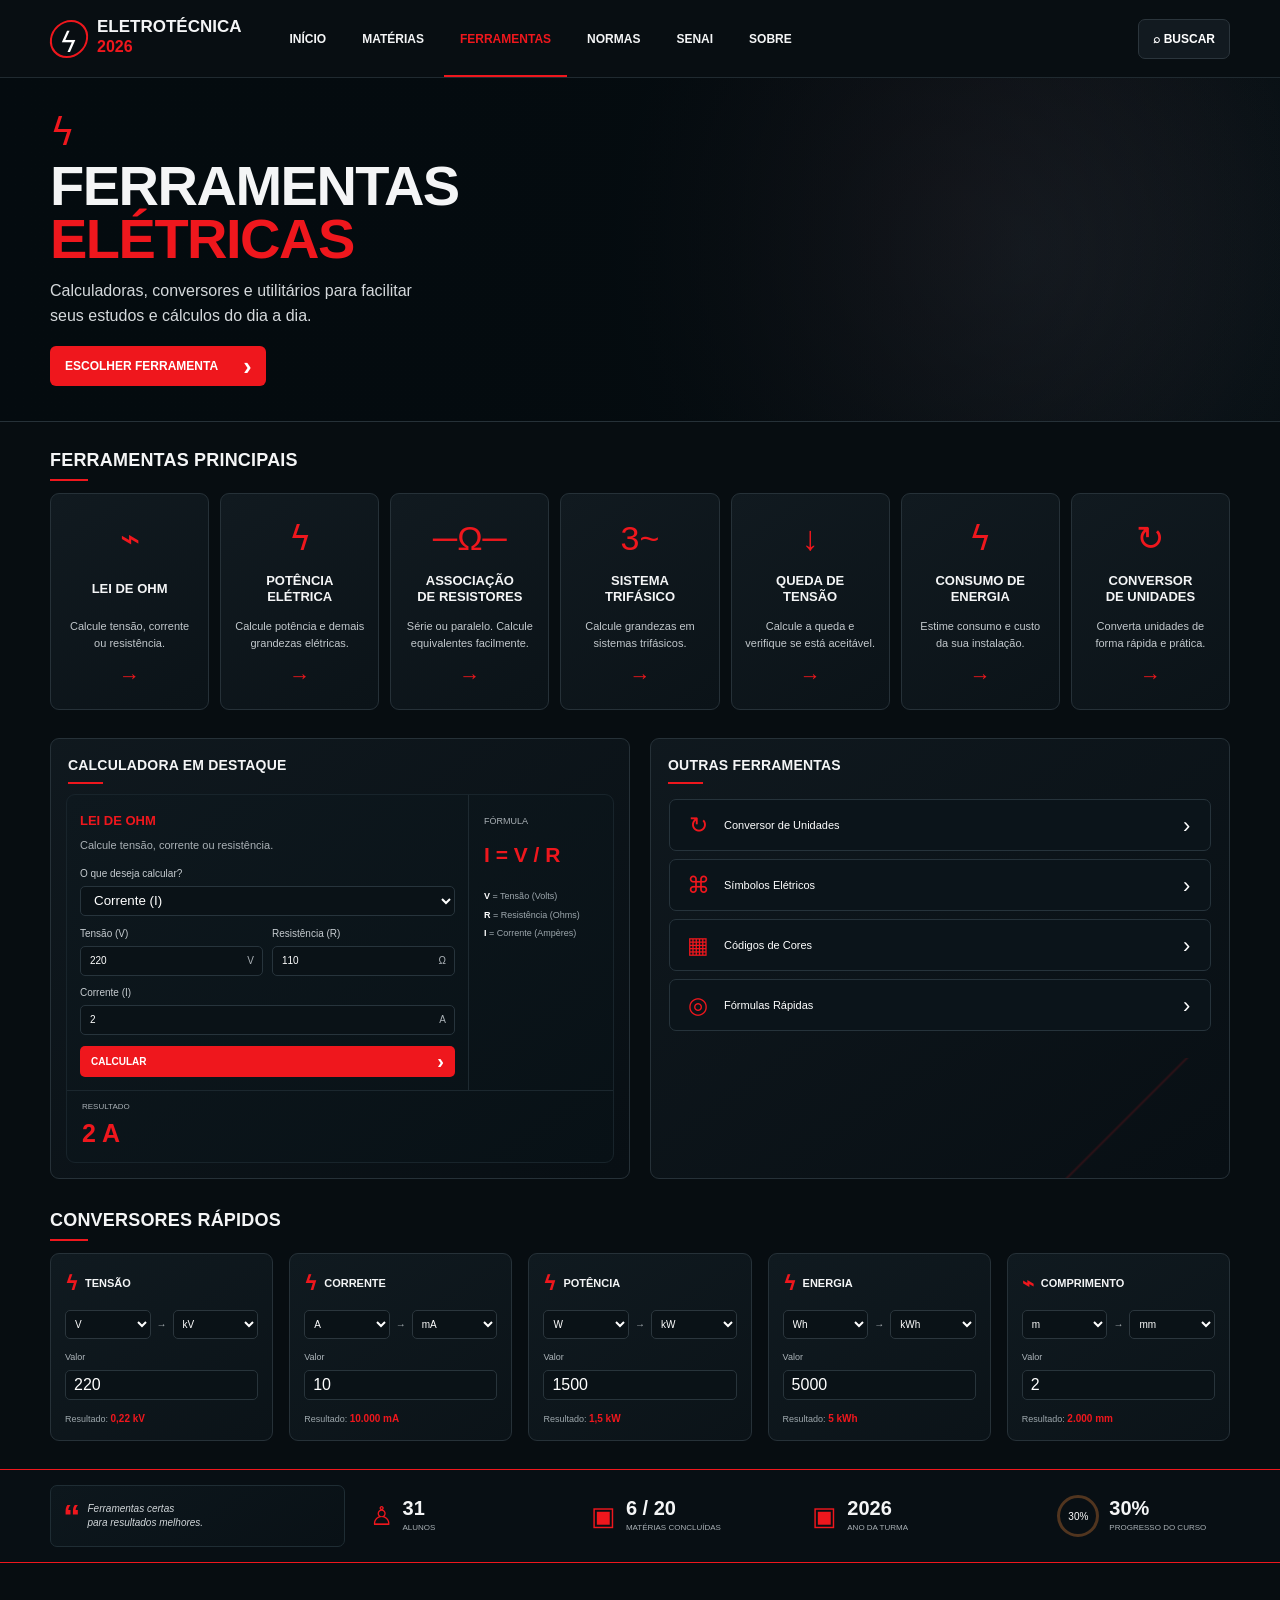
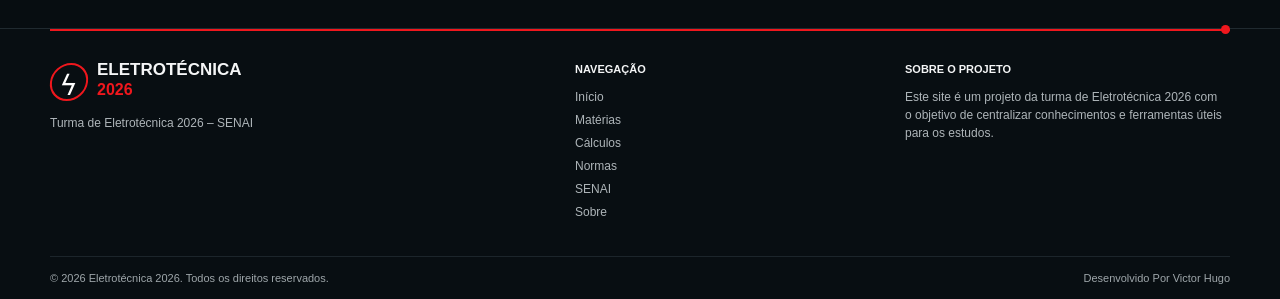
==== ferramentas.html @ b7e9f1fb "Base Base" ====
<!doctype html>
<html lang="pt-BR">
  <head>
    <meta charset="UTF-8" />
    <meta name="viewport" content="width=device-width, initial-scale=1.0" />

    <meta
      name="description"
      content="Ferramentas elétricas da turma de Eletrotécnica 2026. Calculadoras, conversores e utilitários para estudos."
    />

    <title>Ferramentas | Eletrotécnica 2026</title>

    <link
      rel="shortcut icon"
      href="assets/img/logotransparente.png"
      type="image/x-icon"
    />

    <link rel="stylesheet" href="assets/css/style.css" />

    <!-- JS -->
    <script src="js/ferramentas.js" defer></script>
  </head>

  <body>
    <!-- =====================================================
       HEADER
       ===================================================== -->

    <header class="header">
      <a class="brand" href="index.html">
        <span class="brand-mark">ϟ</span>

        <span>
          <strong>ELETROTÉCNICA</strong>
          <b>2026</b>
        </span>
      </a>

      <nav class="nav" aria-label="Navegação principal">
        <a href="index.html">INÍCIO</a>
        <a href="materias.html">MATÉRIAS</a>
        <a class="active" href="ferramentas.html">FERRAMENTAS</a>
        <a href="normas.html">NORMAS</a>
        <a href="senai.html">SENAI</a>
        <a href="sobre.html">SOBRE</a>
      </nav>

      <button class="search-btn" type="button" aria-label="Buscar">
        ⌕ <span>BUSCAR</span>
      </button>
    </header>

    <main>
      <!-- =====================================================
         HERO
         ===================================================== -->

      <section class="tools-hero">
        <div class="tools-hero-bg"></div>

        <div class="tools-hero-content">
          <div class="tools-bolt">ϟ</div>

          <h1>
            FERRAMENTAS<br />
            <span>ELÉTRICAS</span>
          </h1>

          <p>
            Calculadoras, conversores e utilitários para facilitar seus estudos
            e cálculos do dia a dia.
          </p>

          <a class="tools-primary-btn" href="#ferramentas-principais">
            ESCOLHER FERRAMENTA
            <span>›</span>
          </a>
        </div>
      </section>

      <!-- =====================================================
         FERRAMENTAS PRINCIPAIS
         ===================================================== -->

      <section class="section tools-section" id="ferramentas-principais">
        <div class="section-heading">
          <h2>FERRAMENTAS PRINCIPAIS</h2>
        </div>

        <div class="tools-main-grid">
          <button class="main-tool-card" data-tool="ohm">
            <span class="main-tool-icon">⌁</span>

            <strong>LEI DE OHM</strong>

            <p>Calcule tensão, corrente ou resistência.</p>

            <span class="main-tool-arrow">→</span>
          </button>

          <button class="main-tool-card" data-tool="power">
            <span class="main-tool-icon">ϟ</span>

            <strong>POTÊNCIA<br />ELÉTRICA</strong>

            <p>Calcule potência e demais grandezas elétricas.</p>

            <span class="main-tool-arrow">→</span>
          </button>

          <button class="main-tool-card" data-tool="resistors">
            <span class="main-tool-icon">─Ω─</span>

            <strong>ASSOCIAÇÃO<br />DE RESISTORES</strong>

            <p>Série ou paralelo. Calcule equivalentes facilmente.</p>

            <span class="main-tool-arrow">→</span>
          </button>

          <button class="main-tool-card" data-tool="three-phase">
            <span class="main-tool-icon">3~</span>

            <strong>SISTEMA<br />TRIFÁSICO</strong>

            <p>Calcule grandezas em sistemas trifásicos.</p>

            <span class="main-tool-arrow">→</span>
          </button>

          <button class="main-tool-card" data-tool="voltage-drop">
            <span class="main-tool-icon">↓</span>

            <strong>QUEDA DE<br />TENSÃO</strong>

            <p>Calcule a queda e verifique se está aceitável.</p>

            <span class="main-tool-arrow">→</span>
          </button>

          <button class="main-tool-card" data-tool="energy">
            <span class="main-tool-icon">ϟ</span>

            <strong>CONSUMO DE<br />ENERGIA</strong>

            <p>Estime consumo e custo da sua instalação.</p>

            <span class="main-tool-arrow">→</span>
          </button>

          <button class="main-tool-card" data-tool="units">
            <span class="main-tool-icon">↻</span>

            <strong>CONVERSOR<br />DE UNIDADES</strong>

            <p>Converta unidades de forma rápida e prática.</p>

            <span class="main-tool-arrow">→</span>
          </button>
        </div>
      </section>

      <!-- =====================================================
         CALCULADORA + OUTRAS FERRAMENTAS
         ===================================================== -->

      <section class="section tools-feature-grid">
        <!-- LEI DE OHM -->

        <div class="tools-panel ohm-panel" id="calculadora-ohm">
          <div class="tools-panel-title">
            <h2>CALCULADORA EM DESTAQUE</h2>
          </div>

          <div class="ohm-calculator">
            <div class="ohm-content">
              <span class="tool-label"> LEI DE OHM </span>

              <p class="tool-description">
                Calcule tensão, corrente ou resistência.
              </p>

              <label>
                O que deseja calcular?

                <select id="ohm-mode">
                  <option value="current">Corrente (I)</option>

                  <option value="voltage">Tensão (V)</option>

                  <option value="resistance">Resistência (R)</option>
                </select>
              </label>

              <div class="ohm-fields">
                <label>
                  Tensão (V)

                  <div class="input-unit">
                    <input
                      id="ohm-voltage"
                      type="number"
                      value="220"
                      min="0"
                      step="any"
                    />

                    <span>V</span>
                  </div>
                </label>

                <label>
                  Resistência (R)

                  <div class="input-unit">
                    <input
                      id="ohm-resistance"
                      type="number"
                      value="110"
                      min="0"
                      step="any"
                    />

                    <span>Ω</span>
                  </div>
                </label>

                <label>
                  Corrente (I)

                  <div class="input-unit">
                    <input
                      id="ohm-current"
                      type="number"
                      value="2"
                      min="0"
                      step="any"
                    />

                    <span>A</span>
                  </div>
                </label>
              </div>

              <button
                class="tools-calculate-btn"
                id="calculate-ohm"
                type="button"
              >
                CALCULAR
                <span>›</span>
              </button>
            </div>

            <div class="ohm-formula">
              <span>FÓRMULA</span>

              <strong id="ohm-formula"> I = V / R </strong>

              <div>
                <p><b>V</b> = Tensão (Volts)</p>
                <p><b>R</b> = Resistência (Ohms)</p>
                <p><b>I</b> = Corrente (Ampères)</p>
              </div>
            </div>

            <div class="ohm-result">
              <small>RESULTADO</small>

              <strong id="ohm-result"> 2 A </strong>
            </div>
          </div>
        </div>

        <!-- OUTRAS FERRAMENTAS -->

        <div class="tools-panel other-tools">
          <div class="tools-panel-title">
            <h2>OUTRAS FERRAMENTAS</h2>
          </div>

          <div class="other-tools-list">
            <button class="other-tool" data-tool="units">
              <span>↻</span>

              <strong> Conversor de Unidades </strong>

              <b>›</b>
            </button>

            <button class="other-tool" data-tool="symbols">
              <span>⌘</span>

              <strong> Símbolos Elétricos </strong>

              <b>›</b>
            </button>

            <button class="other-tool" data-tool="colors">
              <span>▦</span>

              <strong> Códigos de Cores </strong>

              <b>›</b>
            </button>

            <button class="other-tool" data-tool="formulas">
              <span>◎</span>

              <strong> Fórmulas Rápidas </strong>

              <b>›</b>
            </button>
          </div>
        </div>
      </section>

      <!-- =====================================================
         CONVERSORES
         ===================================================== -->

      <section class="section converters-section">
        <div class="section-heading">
          <h2>CONVERSORES RÁPIDOS</h2>
        </div>

        <div class="converter-grid">
          <!-- TENSÃO -->

          <article class="converter-card">
            <h3>
              <span>ϟ</span>
              TENSÃO
            </h3>

            <div class="converter-selects">
              <select data-from="voltage">
                <option value="V">V</option>
                <option value="kV">kV</option>
                <option value="mV">mV</option>
              </select>

              <span>→</span>

              <select data-to="voltage">
                <option value="kV">kV</option>
                <option value="V">V</option>
                <option value="mV">mV</option>
              </select>
            </div>

            <label>Valor</label>

            <input
              class="converter-input"
              type="number"
              value="220"
              data-type="voltage"
            />

            <p>
              Resultado:
              <strong data-result="voltage"> 0,22 kV </strong>
            </p>
          </article>

          <!-- CORRENTE -->

          <article class="converter-card">
            <h3>
              <span>ϟ</span>
              CORRENTE
            </h3>

            <div class="converter-selects">
              <select data-from="current">
                <option value="A">A</option>
                <option value="mA">mA</option>
                <option value="kA">kA</option>
              </select>

              <span>→</span>

              <select data-to="current">
                <option value="mA">mA</option>
                <option value="A">A</option>
                <option value="kA">kA</option>
              </select>
            </div>

            <label>Valor</label>

            <input
              class="converter-input"
              type="number"
              value="10"
              data-type="current"
            />

            <p>
              Resultado:
              <strong data-result="current"> 10.000 mA </strong>
            </p>
          </article>

          <!-- POTÊNCIA -->

          <article class="converter-card">
            <h3>
              <span>ϟ</span>
              POTÊNCIA
            </h3>

            <div class="converter-selects">
              <select data-from="power">
                <option value="W">W</option>
                <option value="kW">kW</option>
                <option value="MW">MW</option>
              </select>

              <span>→</span>

              <select data-to="power">
                <option value="kW">kW</option>
                <option value="W">W</option>
                <option value="MW">MW</option>
              </select>
            </div>

            <label>Valor</label>

            <input
              class="converter-input"
              type="number"
              value="1500"
              data-type="power"
            />

            <p>
              Resultado:
              <strong data-result="power"> 1,5 kW </strong>
            </p>
          </article>

          <!-- ENERGIA -->

          <article class="converter-card">
            <h3>
              <span>ϟ</span>
              ENERGIA
            </h3>

            <div class="converter-selects">
              <select data-from="energy">
                <option value="Wh">Wh</option>
                <option value="kWh">kWh</option>
                <option value="MWh">MWh</option>
              </select>

              <span>→</span>

              <select data-to="energy">
                <option value="kWh">kWh</option>
                <option value="Wh">Wh</option>
                <option value="MWh">MWh</option>
              </select>
            </div>

            <label>Valor</label>

            <input
              class="converter-input"
              type="number"
              value="5000"
              data-type="energy"
            />

            <p>
              Resultado:
              <strong data-result="energy"> 5 kWh </strong>
            </p>
          </article>

          <!-- COMPRIMENTO -->

          <article class="converter-card">
            <h3>
              <span>⌁</span>
              COMPRIMENTO
            </h3>

            <div class="converter-selects">
              <select data-from="length">
                <option value="m">m</option>
                <option value="cm">cm</option>
                <option value="mm">mm</option>
                <option value="km">km</option>
              </select>

              <span>→</span>

              <select data-to="length">
                <option value="mm">mm</option>
                <option value="m">m</option>
                <option value="cm">cm</option>
                <option value="km">km</option>
              </select>
            </div>

            <label>Valor</label>

            <input
              class="converter-input"
              type="number"
              value="2"
              data-type="length"
            />

            <p>
              Resultado:
              <strong data-result="length"> 2000 mm </strong>
            </p>
          </article>
        </div>
      </section>

      <!-- =====================================================
         STATUS DA TURMA
         ===================================================== -->

      <section class="tools-stats">
        <div class="tools-stats-inner">
          <div class="tools-quote">
            <span>“</span>
            <p>
              Ferramentas certas<br />
              para resultados melhores.
            </p>
          </div>

          <div class="stat">
            <span>♙</span>

            <div>
              <strong>31</strong>
              <small>ALUNOS</small>
            </div>
          </div>

          <div class="stat">
            <span>▣</span>

            <div>
              <strong>6 / 20</strong>
              <small>MATÉRIAS CONCLUÍDAS</small>
            </div>
          </div>

          <div class="stat">
            <span>▣</span>

            <div>
              <strong>2026</strong>
              <small>ANO DA TURMA</small>
            </div>
          </div>

          <div class="stat progress-stat">
            <div class="progress-circle">30%</div>

            <div>
              <strong>30%</strong>
              <small>PROGRESSO DO CURSO</small>
            </div>
          </div>
        </div>
      </section>
    </main>

  <footer class="footer" id="sobre">
    <div class="footer-line"></div>
    <div class="footer-grid">
      <div class="footer-brand"><div class="brand"><span class="brand-mark">ϟ</span><span><strong>ELETROTÉCNICA</strong><b>2026</b></span></div><p>Turma de Eletrotécnica 2026 – SENAI</p></div>
      <div><h3>NAVEGAÇÃO</h3><a href="index.html">Início</a><a href="materias.html">Matérias</a><a href="ferramentas.html">Cálculos</a><a href="normas.html">Normas</a><a href="senai.html">SENAI</a><a href="sobre.html">Sobre</a></div>
      <div id="senai"><h3>SOBRE O PROJETO</h3><p>Este site é um projeto da turma de Eletrotécnica 2026 com o objetivo de centralizar conhecimentos e ferramentas úteis para os estudos.</p></div>
    </div>
    <div class="footer-bottom"><a href="https://victoroliveiratec.github.io/Portifolio/" target="_blank"><span>© 2026 Eletrotécnica 2026. Todos os direitos reservados.</span><span>Desenvolvido Por Victor Hugo</a></span></div>
  </footer>
  </body>
</html>
---- assets/css/style.css ----
@import url("./variables.css");
@import url("./reset.css");
@import url("./config.css");
@import url("./header.css");
@import url("./hero.css");
@import url("./acesso-rapido.css");
@import url("./ferramentas.css");
@import url("./materiasdestaque.css");
@import url("./calculadora.css");
@import url("./consulta.css");
@import url("./footer.css");
@import url("./animations.css");
@import url("./responsive.css");
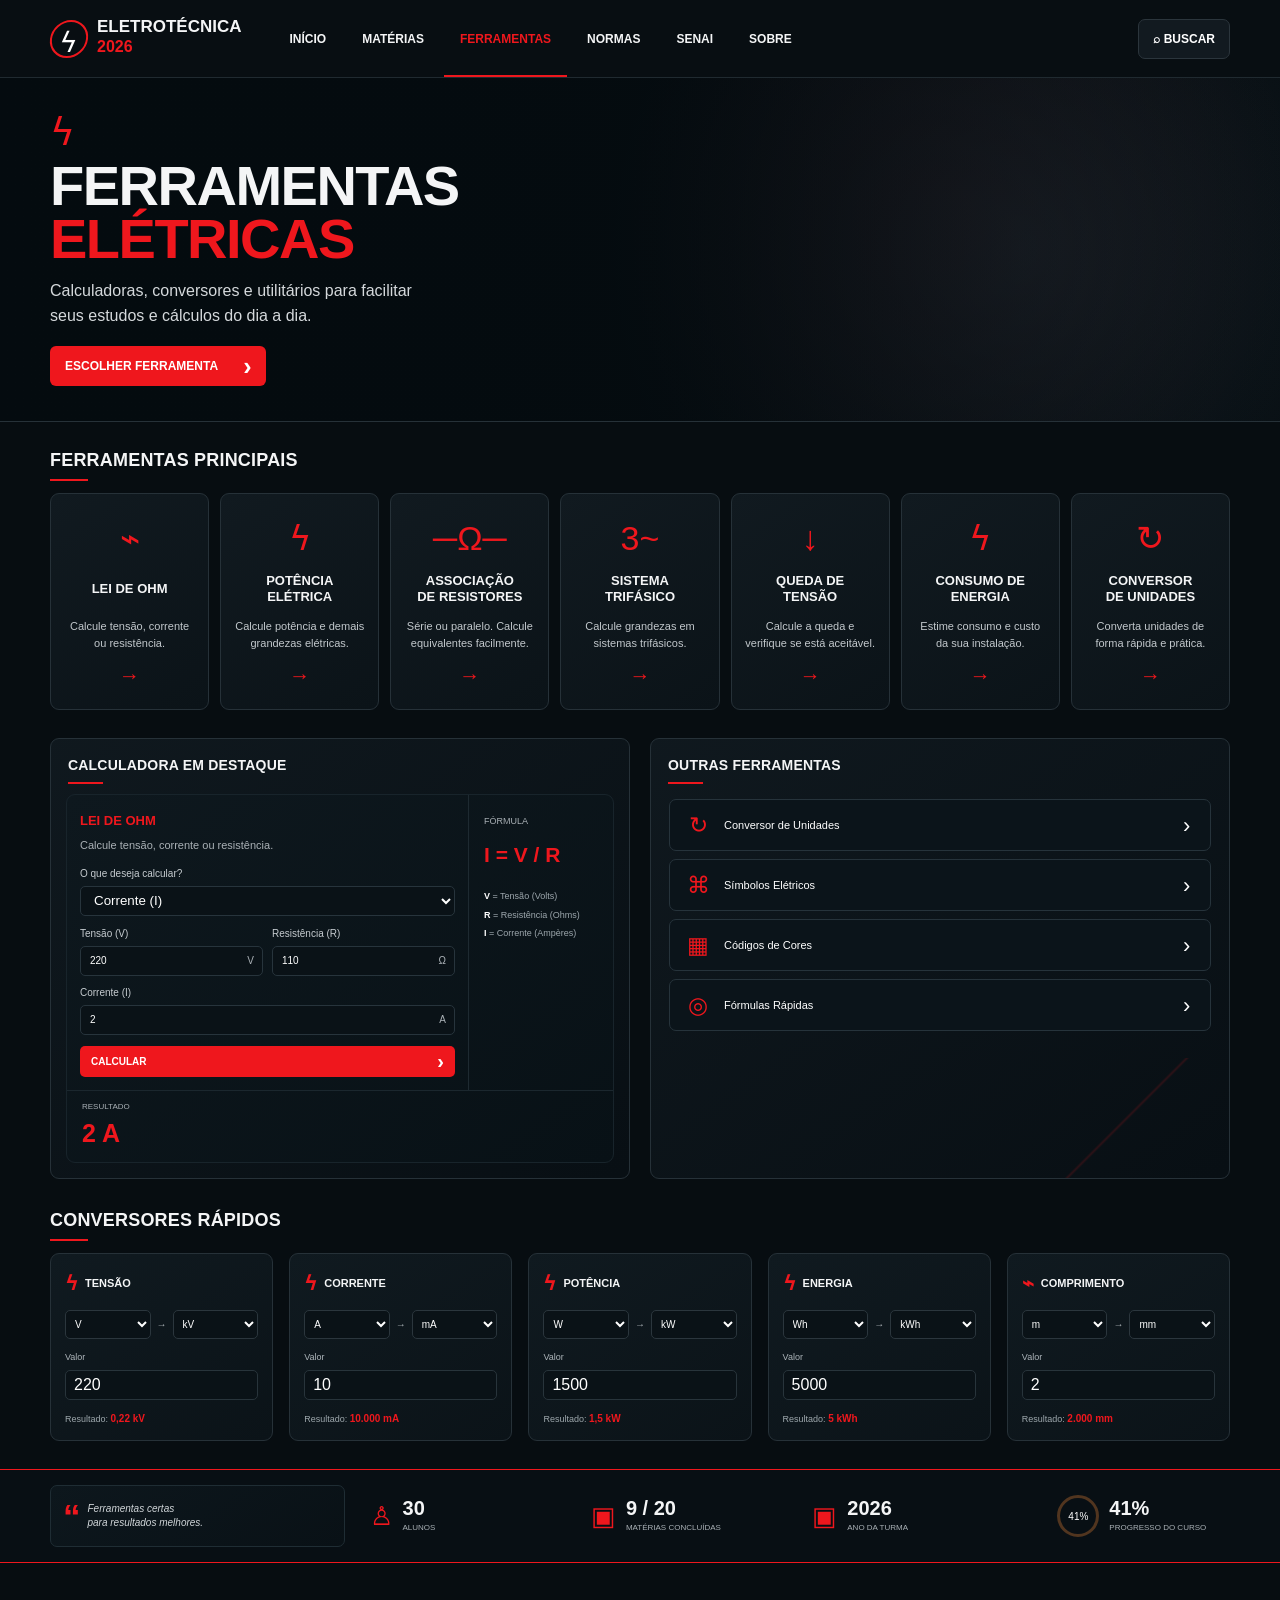
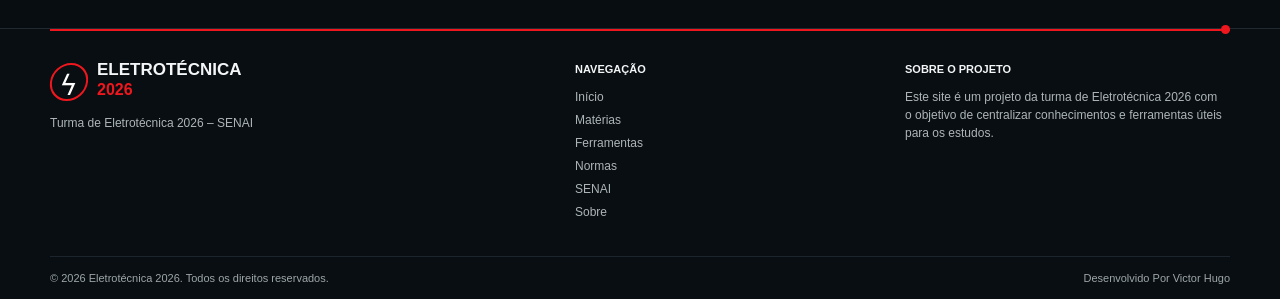
==== commit c780cf66: "Uptade Code Uptade Code" ====
--- a/ferramentas.html
+++ b/ferramentas.html
@@ -100,7 +100,7 @@
             <span class="main-tool-arrow">→</span>
           </button>
 
-          <button class="main-tool-card" data-tool="power">
+          <button class="main-tool-card" data-tool="power" onclick="mensagemconstrucao()">
             <span class="main-tool-icon">ϟ</span>
 
             <strong>POTÊNCIA<br />ELÉTRICA</strong>
@@ -110,7 +110,7 @@
             <span class="main-tool-arrow">→</span>
           </button>
 
-          <button class="main-tool-card" data-tool="resistors">
+          <button class="main-tool-card" data-tool="resistors" onclick="mensagemconstrucao()">
             <span class="main-tool-icon">─Ω─</span>
 
             <strong>ASSOCIAÇÃO<br />DE RESISTORES</strong>
@@ -120,7 +120,7 @@
             <span class="main-tool-arrow">→</span>
           </button>
 
-          <button class="main-tool-card" data-tool="three-phase">
+          <button class="main-tool-card" data-tool="three-phase" onclick="mensagemconstrucao()">
             <span class="main-tool-icon">3~</span>
 
             <strong>SISTEMA<br />TRIFÁSICO</strong>
@@ -130,7 +130,7 @@
             <span class="main-tool-arrow">→</span>
           </button>
 
-          <button class="main-tool-card" data-tool="voltage-drop">
+          <button class="main-tool-card" data-tool="voltage-drop" onclick="mensagemconstrucao()">
             <span class="main-tool-icon">↓</span>
 
             <strong>QUEDA DE<br />TENSÃO</strong>
@@ -140,7 +140,7 @@
             <span class="main-tool-arrow">→</span>
           </button>
 
-          <button class="main-tool-card" data-tool="energy">
+          <button class="main-tool-card" data-tool="energy" onclick="mensagemconstrucao()">
             <span class="main-tool-icon">ϟ</span>
 
             <strong>CONSUMO DE<br />ENERGIA</strong>
@@ -544,7 +544,7 @@
             <span>♙</span>
 
             <div>
-              <strong>31</strong>
+              <strong>30</strong>
               <small>ALUNOS</small>
             </div>
           </div>
@@ -553,7 +553,7 @@
             <span>▣</span>
 
             <div>
-              <strong>6 / 20</strong>
+              <strong>9 / 20</strong>
               <small>MATÉRIAS CONCLUÍDAS</small>
             </div>
           </div>
@@ -568,10 +568,10 @@
           </div>
 
           <div class="stat progress-stat">
-            <div class="progress-circle">30%</div>
+            <div class="progress-circle">41%</div>
 
             <div>
-              <strong>30%</strong>
+              <strong>41%</strong>
               <small>PROGRESSO DO CURSO</small>
             </div>
           </div>
@@ -583,7 +583,7 @@
     <div class="footer-line"></div>
     <div class="footer-grid">
       <div class="footer-brand"><div class="brand"><span class="brand-mark">ϟ</span><span><strong>ELETROTÉCNICA</strong><b>2026</b></span></div><p>Turma de Eletrotécnica 2026 – SENAI</p></div>
-      <div><h3>NAVEGAÇÃO</h3><a href="index.html">Início</a><a href="materias.html">Matérias</a><a href="ferramentas.html">Cálculos</a><a href="normas.html">Normas</a><a href="senai.html">SENAI</a><a href="sobre.html">Sobre</a></div>
+      <div><h3>NAVEGAÇÃO</h3><a href="index.html">Início</a><a href="materias.html">Matérias</a><a href="ferramentas.html">Ferramentas</a><a href="normas.html">Normas</a><a href="senai.html">SENAI</a><a href="sobre.html">Sobre</a></div>
       <div id="senai"><h3>SOBRE O PROJETO</h3><p>Este site é um projeto da turma de Eletrotécnica 2026 com o objetivo de centralizar conhecimentos e ferramentas úteis para os estudos.</p></div>
     </div>
     <div class="footer-bottom"><a href="https://victoroliveiratec.github.io/Portifolio/" target="_blank"><span>© 2026 Eletrotécnica 2026. Todos os direitos reservados.</span><span>Desenvolvido Por Victor Hugo</a></span></div>
